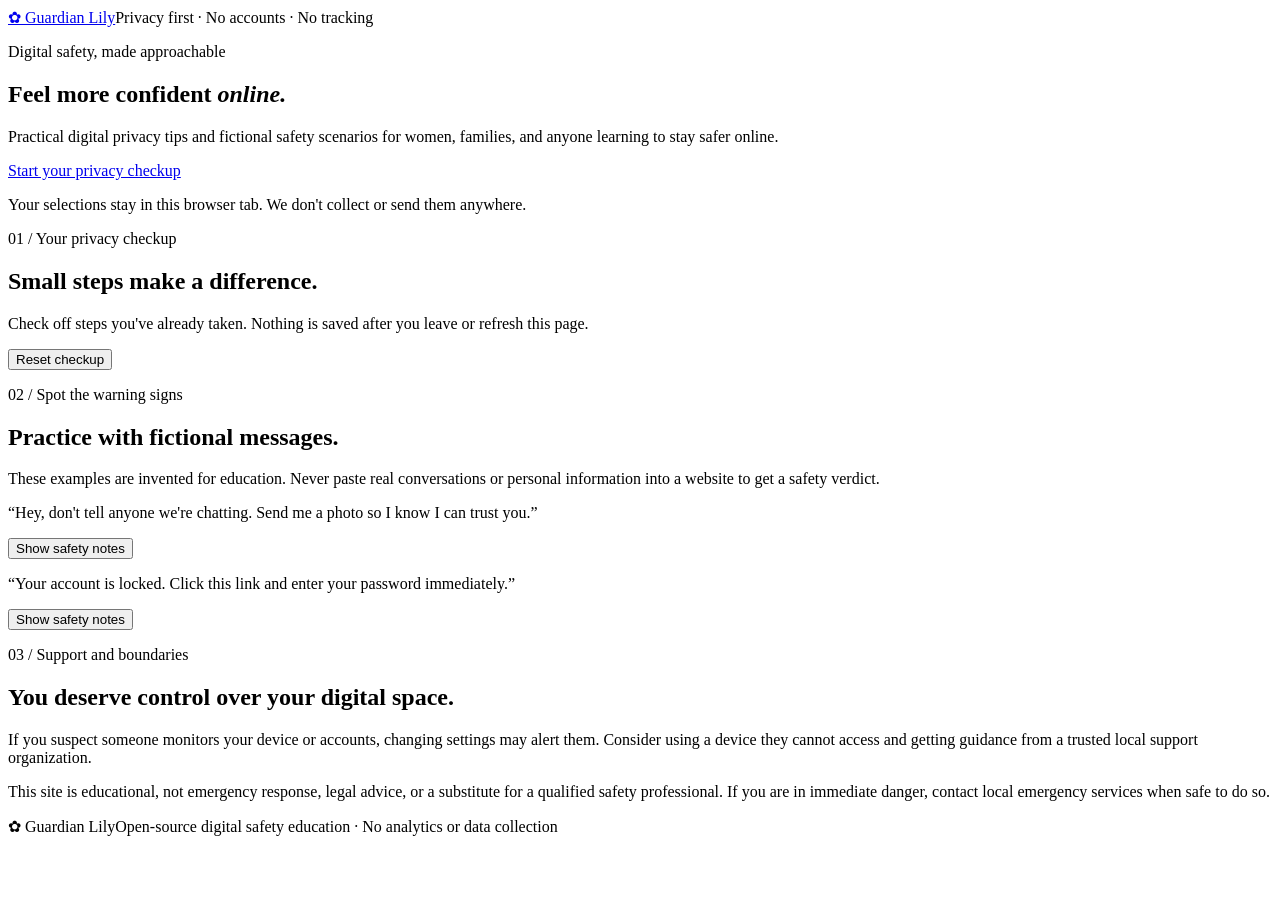
==== index.html @ a26dad8f "Build privacy-first Guardian Lily MVP: index.html" ====
<!doctype html>
<html lang="en">
<head>
  <meta charset="utf-8">
  <meta name="viewport" content="width=device-width,initial-scale=1">
  <meta name="color-scheme" content="light">
  <meta name="referrer" content="no-referrer">
  <meta http-equiv="Content-Security-Policy" content="default-src 'none'; script-src 'self'; style-src 'self'; img-src 'self'; base-uri 'none'; form-action 'none'; connect-src 'none'">
  <title>Guardian Lily | Digital Safety</title>
  <link rel="stylesheet" href="styles.css">
  <script src="app.js" defer></script>
</head>
<body>
  <header class="topbar"><a class="brand" href="#home" aria-label="Guardian Lily home">✿ Guardian Lily</a><span class="tag">Privacy first · No accounts · No tracking</span></header>
  <main id="home">
    <section class="hero">
      <p class="eyebrow">Digital safety, made approachable</p>
      <h1>Feel more confident <em>online.</em></h1>
      <p>Practical digital privacy tips and fictional safety scenarios for women, families, and anyone learning to stay safer online.</p>
      <a class="button" href="#checkup">Start your privacy checkup</a>
      <p class="small">Your selections stay in this browser tab. We don't collect or send them anywhere.</p>
    </section>
    <section class="panel" id="checkup">
      <p class="eyebrow">01 / Your privacy checkup</p>
      <h2>Small steps make a difference.</h2>
      <p>Check off steps you've already taken. Nothing is saved after you leave or refresh this page.</p>
      <div id="checklist" aria-label="Digital privacy checklist"></div>
      <p id="progress" class="progress" aria-live="polite"></p>
      <button type="button" class="secondary" id="reset">Reset checkup</button>
    </section>
    <section class="panel" id="practice">
      <p class="eyebrow">02 / Spot the warning signs</p>
      <h2>Practice with fictional messages.</h2>
      <p>These examples are invented for education. Never paste real conversations or personal information into a website to get a safety verdict.</p>
      <div class="scenario"><p class="message">“Hey, don't tell anyone we're chatting. Send me a photo so I know I can trust you.”</p><button type="button" class="secondary reveal" aria-expanded="false" aria-controls="answer1">Show safety notes</button><p id="answer1" class="answer" hidden>Secrecy requests and pressure to share photos can be warning signs. You can stop responding, block the account, and talk to a trusted adult or support person. A single message does not establish someone's identity or intent.</p></div>
      <div class="scenario"><p class="message">“Your account is locked. Click this link and enter your password immediately.”</p><button type="button" class="secondary reveal" aria-expanded="false" aria-controls="answer2">Show safety notes</button><p id="answer2" class="answer" hidden>Urgent requests for passwords through links can be phishing. Open the service through its official app or a bookmark instead. Do not enter a password through an unexpected message link.</p></div>
    </section>
    <section class="panel resources" id="resources">
      <p class="eyebrow">03 / Support and boundaries</p>
      <h2>You deserve control over your digital space.</h2>
      <p>If you suspect someone monitors your device or accounts, changing settings may alert them. Consider using a device they cannot access and getting guidance from a trusted local support organization.</p>
      <p>This site is educational, not emergency response, legal advice, or a substitute for a qualified safety professional. If you are in immediate danger, contact local emergency services when safe to do so.</p>
    </section>
  </main>
  <footer><span>✿ Guardian Lily</span><span>Open-source digital safety education · No analytics or data collection</span></footer>
</body>
</html>
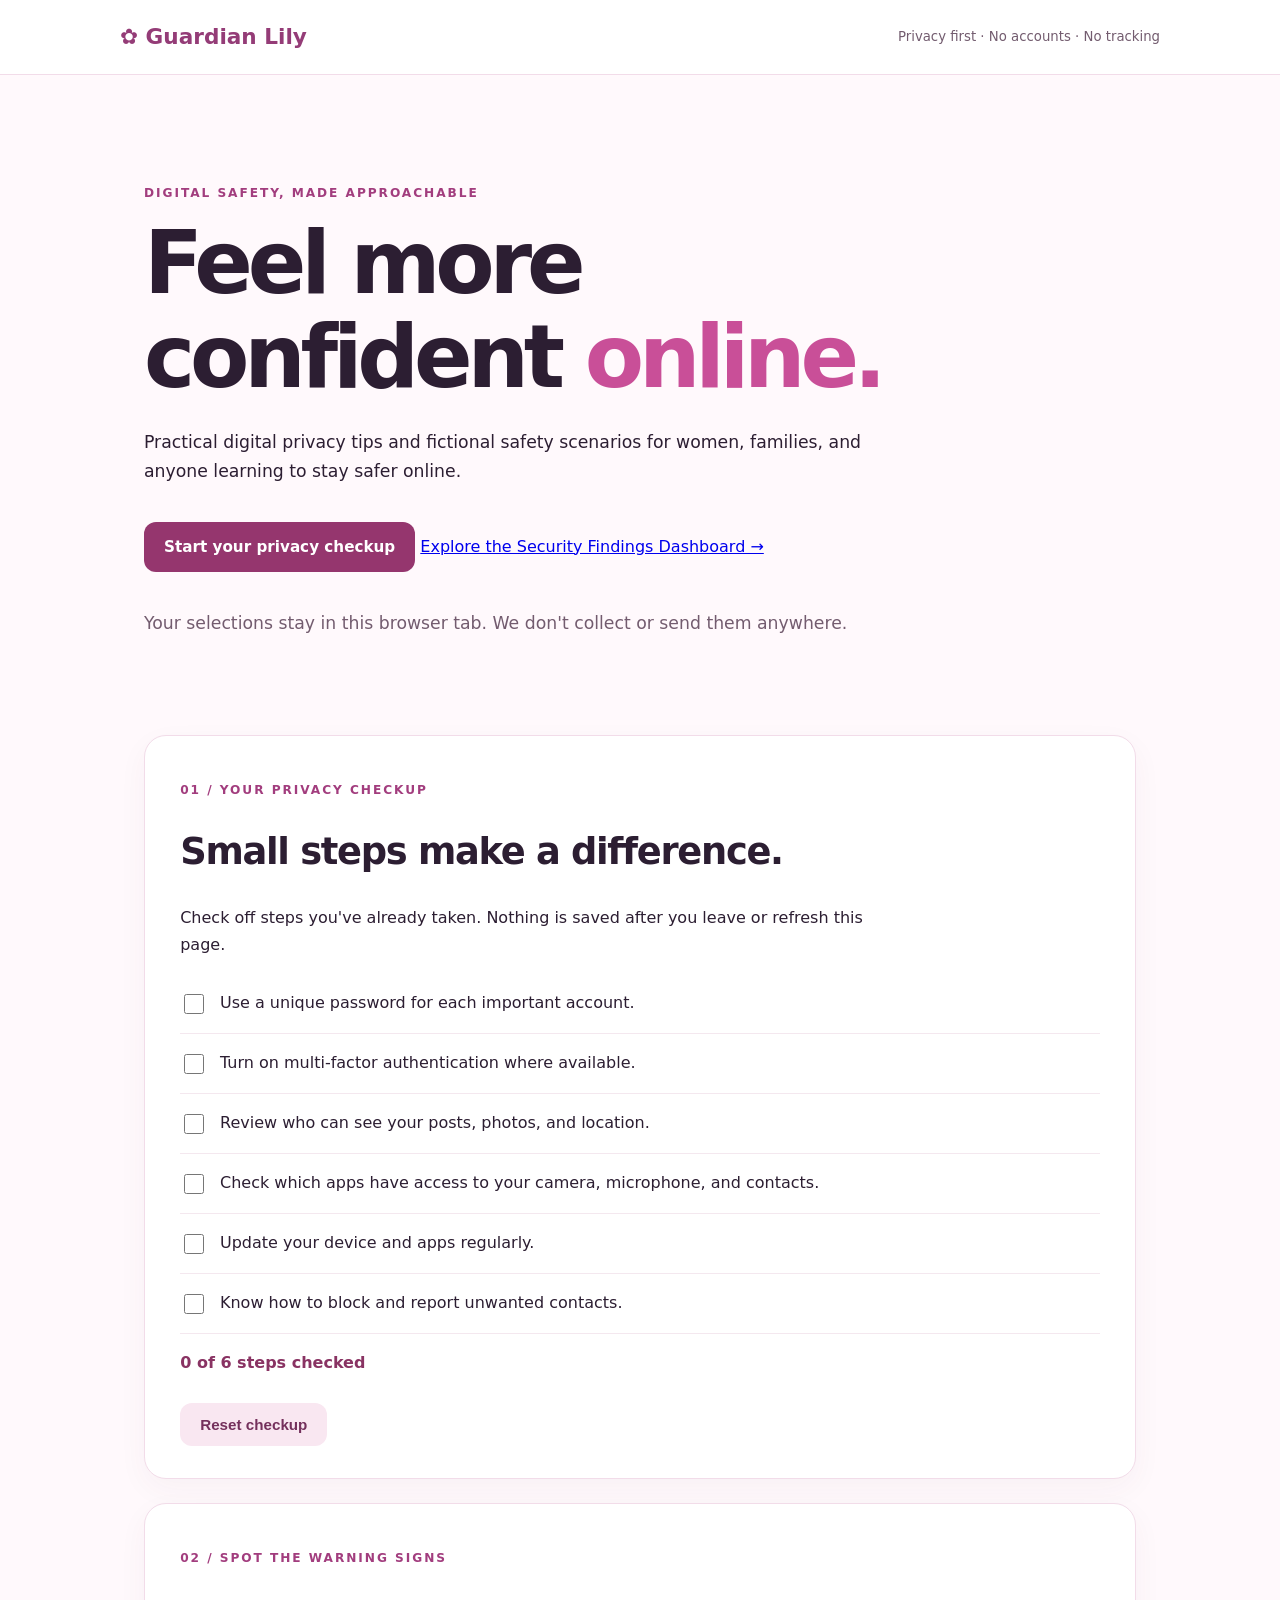
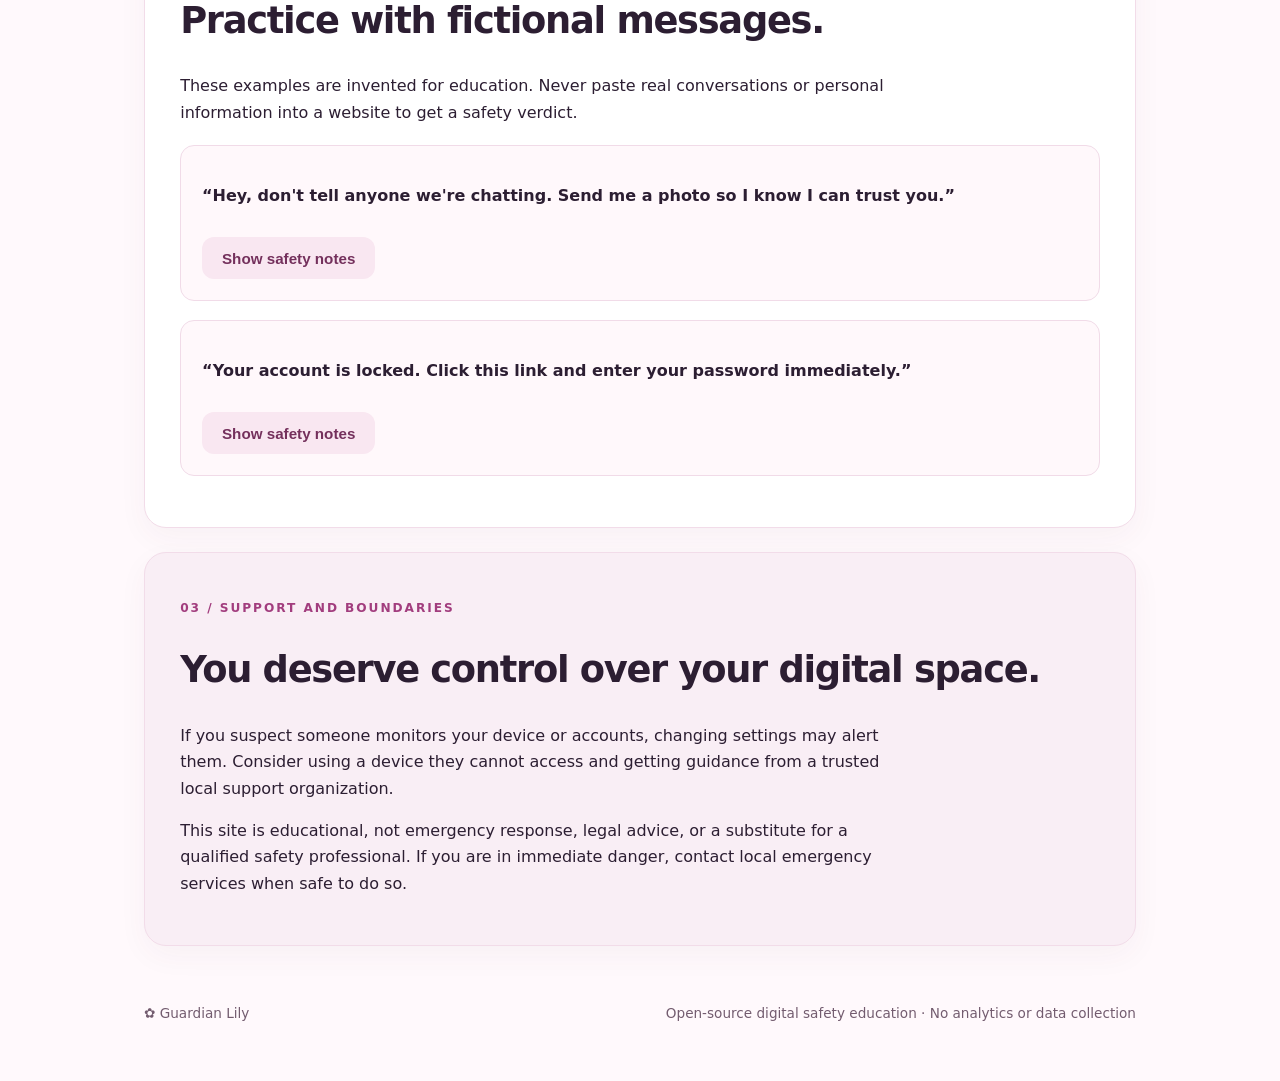
==== commit 7ab6a264: "Build security findings dashboard: index.html" ====
--- a/index.html
+++ b/index.html
@@ -17,7 +17,7 @@
       <p class="eyebrow">Digital safety, made approachable</p>
       <h1>Feel more confident <em>online.</em></h1>
       <p>Practical digital privacy tips and fictional safety scenarios for women, families, and anyone learning to stay safer online.</p>
-      <a class="button" href="#checkup">Start your privacy checkup</a>
+      <a class="button" href="#checkup">Start your privacy checkup</a> <a class="dashboard-entry" href="security-findings.html">Explore the Security Findings Dashboard →</a>
       <p class="small">Your selections stay in this browser tab. We don't collect or send them anywhere.</p>
     </section>
     <section class="panel" id="checkup">
--- a/styles.css
+++ b/styles.css
@@ -0,0 +1 @@
+:root{font-family:Inter,ui-sans-serif,system-ui,-apple-system,Segoe UI,sans-serif;color:#2c1e32;background:#fff9fc}*{box-sizing:border-box}html{scroll-behavior:smooth}body{margin:0;line-height:1.65}.topbar{display:flex;justify-content:space-between;gap:1rem;align-items:center;padding:1.2rem max(1.5rem,calc((100vw - 1040px)/2));background:white;border-bottom:1px solid #f2dce9}.brand{font-size:1.35rem;font-weight:800;color:#943c77;text-decoration:none}.tag,.small{font-size:.83rem;color:#735c6f}main{max-width:1040px;margin:auto;padding:0 1.5rem}.hero{padding:6rem 0 5rem;max-width:780px}.eyebrow{text-transform:uppercase;letter-spacing:.16em;font-weight:750;font-size:.76rem;color:#a23d7e}h1{font-size:clamp(2.9rem,7vw,5.4rem);line-height:1.09;letter-spacing:-.06em;margin:.8rem 0 1.5rem}h1 em{font-style:normal;color:#c94f98}h2{font-size:clamp(1.6rem,4vw,2.3rem);line-height:1.2;letter-spacing:-.035em}p{max-width:70ch}.hero>p:not(.eyebrow){font-size:1.08rem}.button,.secondary{display:inline-block;border:0;border-radius:12px;padding:.8rem 1.25rem;font-weight:750;font-size:.95rem;cursor:pointer}.button{background:#95366e;color:#fff;text-decoration:none;margin:1.2rem 0}.button:hover{background:#702752}.button:focus-visible,.secondary:focus-visible,input:focus-visible{outline:3px solid #9a3e78;outline-offset:3px}.panel{background:white;border:1px solid #f2dce9;border-radius:22px;padding:2rem 2.2rem;margin-bottom:1.5rem;box-shadow:0 10px 30px #65304d0b}.check{display:flex;align-items:flex-start;gap:.8rem;padding:1rem 0;border-bottom:1px solid #f4e8ef;cursor:pointer}.check input{width:1.25rem;height:1.25rem;margin-top:.25rem;accent-color:#a23d7e}.progress{font-weight:750;color:#893363}.secondary{background:#f9e7f1;color:#74305c;margin-top:.7rem}.secondary:hover{background:#f1d1e2}.scenario{background:#fff8fb;border:1px solid #f1dbe8;border-radius:14px;padding:1.3rem;margin:1.2rem 0}.message{font-weight:650}.answer{padding:.8rem 1rem;border-left:4px solid #b64b89;background:#fff}.resources{background:#f9eef5}footer{display:flex;justify-content:space-between;gap:1rem;max-width:1040px;margin:2rem auto;padding:1.5rem;color:#735c6f;font-size:.85rem}@media(max-width:640px){.topbar{padding:1rem}.tag{display:none}.hero{padding:3.5rem 0}.panel{padding:1.4rem}footer{flex-direction:column;padding:1.5rem}}@media(prefers-reduced-motion:reduce){html{scroll-behavior:auto}}
